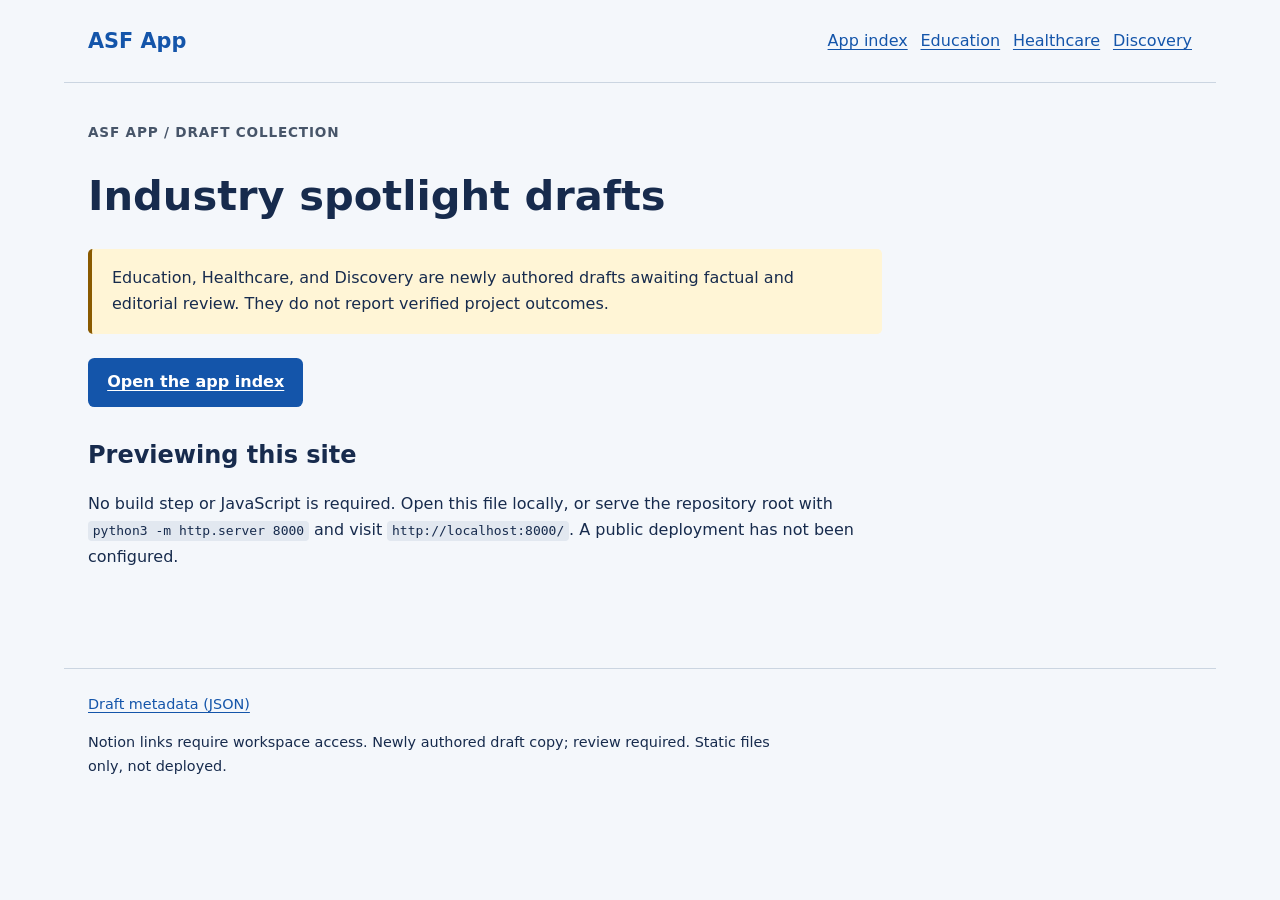
==== index.html @ f2b4c085 "Initialize industry spotlight drafts and linked app index" ====
<!doctype html>
<html lang="en">
<head>
<meta charset="utf-8">
<meta name="viewport" content="width=device-width, initial-scale=1">
<title>ASF App | Industry Spotlight Drafts</title>
<meta name="description" content="Entry point for the Education, Healthcare, and Discovery spotlight drafts.">
<meta name="robots" content="noindex, nofollow">
<meta name="content-status" content="draft">
<meta name="date" content="2026-11-15">
<link rel="stylesheet" href="app-index/styles.css">
</head>
<body>
<a class="skip" href="#main">Skip to content</a>
<header><a class="brand" href="index.html">ASF App</a><nav aria-label="Primary"><a href="app-index/index.html">App index</a> <a href="app-index/education.html">Education</a> <a href="app-index/healthcare.html">Healthcare</a> <a href="app-index/discovery.html">Discovery</a></nav></header>
<main id="main">
<p class="eyebrow">ASF App / Draft collection</p>
<h1>Industry spotlight drafts</h1>
<p class="notice">Education, Healthcare, and Discovery are newly authored drafts awaiting factual and editorial review. They do not report verified project outcomes.</p>
<p><a class="button" href="app-index/index.html">Open the app index</a></p>
<h2>Previewing this site</h2>
<p>No build step or JavaScript is required. Open this file locally, or serve the repository root with <code>python3 -m http.server 8000</code> and visit <code>http://localhost:8000/</code>. A public deployment has not been configured.</p>
</main>
<footer><a href="app-index/metadata.json">Draft metadata (JSON)</a><p>Notion links require workspace access. Newly authored draft copy; review required. Static files only, not deployed.</p></footer>
</body>
</html>
---- app-index/styles.css ----
:root{font-family:system-ui,-apple-system,BlinkMacSystemFont,"Segoe UI",sans-serif;color:#172b4d;background:#f4f7fb;line-height:1.65}
*{box-sizing:border-box}body{margin:0}header,main,footer{max-width:72rem;margin:auto;padding:1.5rem}header{display:flex;align-items:center;justify-content:space-between;gap:1rem;flex-wrap:wrap;border-bottom:1px solid #cbd5e1}main{min-height:65vh}nav{display:flex;gap:.8rem;flex-wrap:wrap}a{color:#1455aa;text-underline-offset:.2em;overflow-wrap:anywhere}a:hover{text-decoration-thickness:.15em}a:focus-visible{outline:3px solid #a94700;outline-offset:4px}a[aria-current=page]{font-weight:750;text-decoration-thickness:.15em}.brand{font-size:1.3rem;font-weight:800;text-decoration:none}.eyebrow{color:#475569;font-size:.85rem;font-weight:700;text-transform:uppercase;letter-spacing:.06em}h1{font-size:clamp(1.8rem,5vw,2.6rem);line-height:1.2}h2{line-height:1.35;margin-top:2rem}p,li{max-width:78ch}li+li{margin-top:.5rem}.notice,blockquote{margin:1.5rem 0;padding:1rem 1.25rem;background:#fff5d6;border-left:4px solid #8a5a00;border-radius:.3rem}blockquote p{margin:0}.cards{display:grid;grid-template-columns:repeat(auto-fit,minmax(min(100%,18rem),1fr));gap:1.25rem;margin:2rem 0}.card{padding:1.5rem;background:white;border:1px solid #cbd5e1;border-radius:.75rem;box-shadow:0 4px 16px #172b4d08}.card h2{margin-top:.5rem}.button{display:inline-block;background:#1455aa;color:white;padding:.7rem 1.2rem;border-radius:.4rem;font-weight:700}code{background:#e2e8f0;padding:.15rem .3rem;border-radius:.25rem}footer{border-top:1px solid #cbd5e1;font-size:.9rem}.skip{position:absolute;left:1rem;top:-5rem;background:white;padding:.75rem;z-index:1}.skip:focus{top:1rem}@media(max-width:36rem){header,main,footer{padding:1rem}nav{gap:.65rem}}
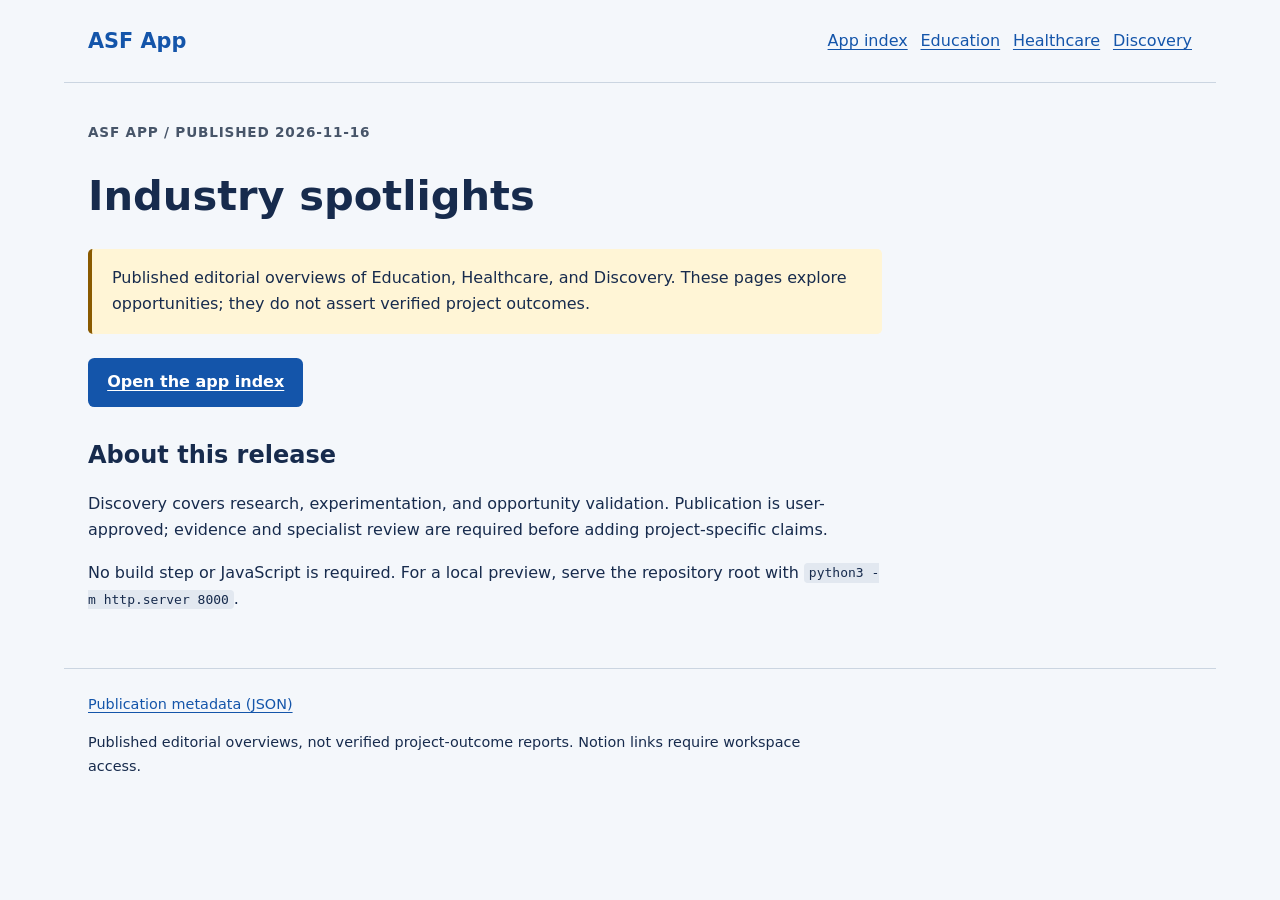
==== commit 37b6447b: "Publish industry spotlights and finalize Discovery scope" ====
--- a/index.html
+++ b/index.html
@@ -3,24 +3,25 @@
 <head>
 <meta charset="utf-8">
 <meta name="viewport" content="width=device-width, initial-scale=1">
-<title>ASF App | Industry Spotlight Drafts</title>
-<meta name="description" content="Entry point for the Education, Healthcare, and Discovery spotlight drafts.">
-<meta name="robots" content="noindex, nofollow">
-<meta name="content-status" content="draft">
-<meta name="date" content="2026-11-15">
+<title>ASF App | Industry Spotlights</title>
+<meta name="description" content="Published Education, Healthcare, and Discovery industry spotlights.">
+<meta name="robots" content="index, follow">
+<meta name="content-status" content="published">
+<meta name="date" content="2026-11-16">
 <link rel="stylesheet" href="app-index/styles.css">
 </head>
 <body>
 <a class="skip" href="#main">Skip to content</a>
 <header><a class="brand" href="index.html">ASF App</a><nav aria-label="Primary"><a href="app-index/index.html">App index</a> <a href="app-index/education.html">Education</a> <a href="app-index/healthcare.html">Healthcare</a> <a href="app-index/discovery.html">Discovery</a></nav></header>
 <main id="main">
-<p class="eyebrow">ASF App / Draft collection</p>
-<h1>Industry spotlight drafts</h1>
-<p class="notice">Education, Healthcare, and Discovery are newly authored drafts awaiting factual and editorial review. They do not report verified project outcomes.</p>
+<p class="eyebrow">ASF App / Published 2026-11-16</p>
+<h1>Industry spotlights</h1>
+<p class="notice">Published editorial overviews of Education, Healthcare, and Discovery. These pages explore opportunities; they do not assert verified project outcomes.</p>
 <p><a class="button" href="app-index/index.html">Open the app index</a></p>
-<h2>Previewing this site</h2>
-<p>No build step or JavaScript is required. Open this file locally, or serve the repository root with <code>python3 -m http.server 8000</code> and visit <code>http://localhost:8000/</code>. A public deployment has not been configured.</p>
+<h2>About this release</h2>
+<p>Discovery covers research, experimentation, and opportunity validation. Publication is user-approved; evidence and specialist review are required before adding project-specific claims.</p>
+<p>No build step or JavaScript is required. For a local preview, serve the repository root with <code>python3 -m http.server 8000</code>.</p>
 </main>
-<footer><a href="app-index/metadata.json">Draft metadata (JSON)</a><p>Notion links require workspace access. Newly authored draft copy; review required. Static files only, not deployed.</p></footer>
+<footer><a href="app-index/metadata.json">Publication metadata (JSON)</a><p>Published editorial overviews, not verified project-outcome reports. Notion links require workspace access.</p></footer>
 </body>
 </html>
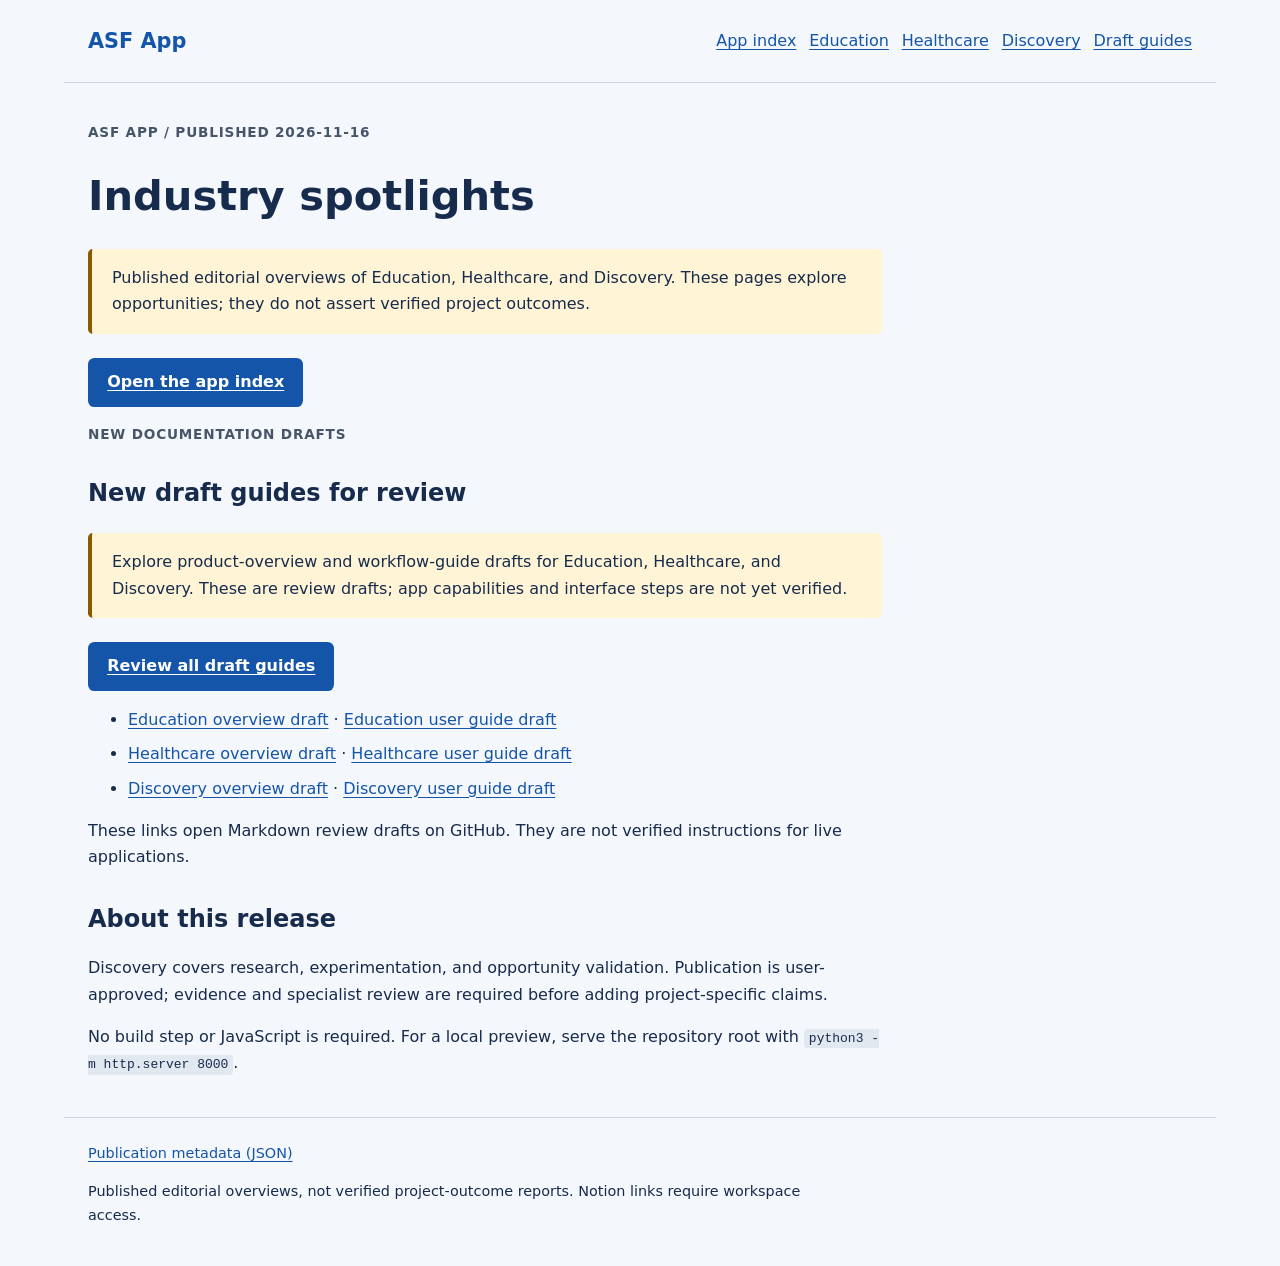
==== commit 1a851937: "docs: promote category draft guides on the homepage Add the approved draft-guide promotion and direc" ====
--- a/index.html
+++ b/index.html
@@ -12,12 +12,24 @@
 </head>
 <body>
 <a class="skip" href="#main">Skip to content</a>
-<header><a class="brand" href="index.html">ASF App</a><nav aria-label="Primary"><a href="app-index/index.html">App index</a> <a href="app-index/education.html">Education</a> <a href="app-index/healthcare.html">Healthcare</a> <a href="app-index/discovery.html">Discovery</a></nav></header>
+<header><a class="brand" href="index.html">ASF App</a><nav aria-label="Primary"><a href="app-index/index.html">App index</a> <a href="app-index/education.html">Education</a> <a href="app-index/healthcare.html">Healthcare</a> <a href="app-index/discovery.html">Discovery</a> <a href="#draft-guides">Draft guides</a></nav></header>
 <main id="main">
 <p class="eyebrow">ASF App / Published 2026-11-16</p>
 <h1>Industry spotlights</h1>
 <p class="notice">Published editorial overviews of Education, Healthcare, and Discovery. These pages explore opportunities; they do not assert verified project outcomes.</p>
 <p><a class="button" href="app-index/index.html">Open the app index</a></p>
+<section id="draft-guides" aria-labelledby="draft-guides-heading">
+<p class="eyebrow">New documentation drafts</p>
+<h2 id="draft-guides-heading">New draft guides for review</h2>
+<p class="notice">Explore product-overview and workflow-guide drafts for Education, Healthcare, and Discovery. These are review drafts; app capabilities and interface steps are not yet verified.</p>
+<p><a class="button" href="https://github.com/np10879/asf-app/blob/main/docs/README.md">Review all draft guides</a></p>
+<ul>
+<li><a href="https://github.com/np10879/asf-app/blob/main/docs/education/overview.md">Education overview draft</a> · <a href="https://github.com/np10879/asf-app/blob/main/docs/education/user-guide.md">Education user guide draft</a></li>
+<li><a href="https://github.com/np10879/asf-app/blob/main/docs/healthcare/overview.md">Healthcare overview draft</a> · <a href="https://github.com/np10879/asf-app/blob/main/docs/healthcare/user-guide.md">Healthcare user guide draft</a></li>
+<li><a href="https://github.com/np10879/asf-app/blob/main/docs/discovery/overview.md">Discovery overview draft</a> · <a href="https://github.com/np10879/asf-app/blob/main/docs/discovery/user-guide.md">Discovery user guide draft</a></li>
+</ul>
+<p>These links open Markdown review drafts on GitHub. They are not verified instructions for live applications.</p>
+</section>
 <h2>About this release</h2>
 <p>Discovery covers research, experimentation, and opportunity validation. Publication is user-approved; evidence and specialist review are required before adding project-specific claims.</p>
 <p>No build step or JavaScript is required. For a local preview, serve the repository root with <code>python3 -m http.server 8000</code>.</p>
